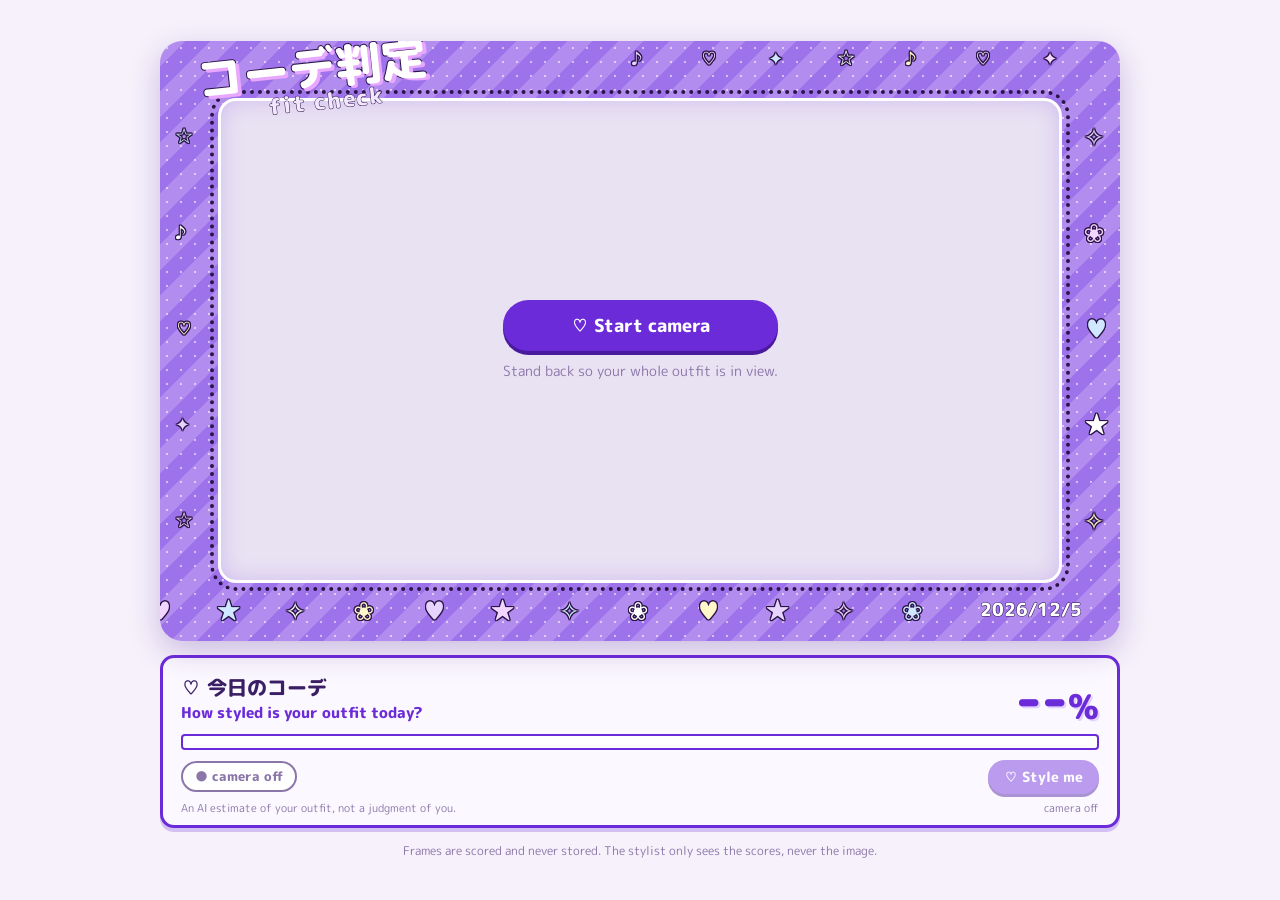
==== web/index.html @ 70d84045 "Move the page to web/ and drive it with a state machine The page moves from static/ with its look ke" ====
<!doctype html>
<html lang="en">
<head>
  <meta charset="utf-8">
  <meta name="viewport" content="width=device-width, initial-scale=1">
  <title>Outfit Checker</title>
  <link rel="preconnect" href="https://fonts.googleapis.com">
  <link href="https://fonts.googleapis.com/css2?family=M+PLUS+Rounded+1c:wght@500;800&display=swap" rel="stylesheet">
  <link rel="stylesheet" href="style.css">
</head>
<body>
  <main class="booth">
    <section class="frame" id="frame">
      <div class="window">
        <video id="video" autoplay playsinline muted></video>
        <div class="placeholder" id="placeholder">
          <button id="start" class="btn">♡ Start camera</button>
          <p>Stand back so your whole outfit is in view.</p>
        </div>
        <div class="mood" id="mood"></div>
      </div>
      <h1 class="title"><span class="jp">コーデ判定</span><span class="en">fit check</span></h1>
      <div class="stickers" id="stickers" aria-hidden="true"></div>
      <time class="stamp" id="stamp"></time>
    </section>

    <section class="panel">
      <div class="row">
        <div>
          <div class="label">♡ 今日のコーデ</div>
          <div class="sub">How styled is your outfit today?</div>
        </div>
        <div class="pct"><span id="pct">--</span><small>%</small></div>
      </div>
      <div class="bar"><div class="fill" id="fill"></div></div>
      <div class="controls">
        <span class="state" id="state" data-state="off" role="status">off</span>
        <button id="warm" class="btn small" hidden>☆ Warm up</button>
        <button id="retry" class="btn small" hidden>↻ Retry</button>
        <button id="styleme" class="btn small" disabled>♡ Style me</button>
      </div>
      <p class="advice" id="advice" hidden></p>
      <div class="foot">
        <span>An AI estimate of your outfit, not a judgment of you.</span>
        <span id="status">camera off</span>
      </div>
    </section>
    <p class="privacy">Frames are scored and never stored. The stylist only sees the scores, never the image.</p>
  </main>
  <canvas id="canvas" hidden></canvas>
  <script src="config.js"></script>
  <script src="app.js"></script>
</body>
</html>
---- web/style.css ----
:root {
  --bg: #f6f1fb;
  --ink: #3b1f66;
  --muted: #8a76a8;
  --frame-a: #b38cf0;
  --frame-b: #9d72ea;
  --edge: #2a1546;
  --panel: #fbf8ff;
  --accent: #6c2bd9;
  --cream: #fff6c9;
}

* { box-sizing: border-box; }
html, body { margin: 0; }
body {
  min-height: 100vh;
  background: var(--bg);
  color: var(--ink);
  font-family: "M PLUS Rounded 1c", system-ui, sans-serif;
  display: grid;
  place-items: center;
  padding: 16px;
}

.booth { width: min(960px, 100%); display: grid; gap: 14px; }

/* ---------- decorated frame ---------- */
.frame {
  position: relative;
  aspect-ratio: 16 / 10;
  border-radius: 22px;
  padding: clamp(28px, 6%, 64px);
  background:
    radial-gradient(circle, rgba(255,255,255,.55) 1.2px, transparent 1.6px) 0 0 / 14px 14px,
    repeating-linear-gradient(135deg, var(--frame-a) 0 18px, var(--frame-b) 18px 36px);
  box-shadow: 0 10px 30px rgba(80, 30, 150, .25);
  overflow: hidden;
}

.window {
  position: relative;
  width: 100%;
  height: 100%;
  border-radius: 18px;
  background: #e9e2f3;
  overflow: hidden;
  /* scalloped edge: a ring of bumps drawn with a dotted outline */
  outline: 4px dotted var(--edge);
  outline-offset: 4px;
}
.window::after {
  content: "";
  position: absolute; inset: 0;
  border-radius: 18px;
  box-shadow: inset 0 0 0 3px #fff, inset 0 0 24px rgba(108,43,217,.25);
  pointer-events: none;
}

video { width: 100%; height: 100%; object-fit: cover; transform: scaleX(-1); display: block; }

.placeholder {
  position: absolute; inset: 0;
  display: grid; place-content: center; gap: 10px; text-align: center;
  color: var(--muted); font-size: 14px;
}
.placeholder[hidden] { display: none; }
.placeholder p { margin: 0; }
.btn {
  font: inherit; font-weight: 800; font-size: 18px;
  color: #fff; background: var(--accent);
  border: 0; border-radius: 999px; padding: 12px 26px; cursor: pointer;
  box-shadow: 0 4px 0 #4a1a9e;
}
.btn:active { transform: translateY(2px); box-shadow: 0 2px 0 #4a1a9e; }
.btn:disabled { opacity: .45; cursor: default; transform: none; }
.btn[hidden] { display: none; }
.btn.small { font-size: 14px; padding: 7px 16px; box-shadow: 0 3px 0 #4a1a9e; }

.title {
  position: absolute; top: 4px; left: 4%;
  margin: 0; line-height: 1; transform: rotate(-6deg);
  pointer-events: none;
}
.title .jp {
  display: block;
  font-size: clamp(22px, 5vw, 46px); font-weight: 800; color: #fff;
  -webkit-text-stroke: 2px var(--edge); paint-order: stroke fill;
  text-shadow: 3px 3px 0 #e8a8ff;
}
.title .en {
  display: block; margin-left: 30%;
  font-size: clamp(12px, 2.4vw, 22px); font-weight: 800; color: #f3e8ff;
  -webkit-text-stroke: 1px var(--edge); paint-order: stroke fill;
  letter-spacing: .08em;
}

.stickers { position: absolute; inset: 0; pointer-events: none; }
.stickers span {
  position: absolute; line-height: 1;
  filter: drop-shadow(0 1px 0 var(--edge)) drop-shadow(0 -1px 0 var(--edge))
          drop-shadow(1px 0 0 var(--edge)) drop-shadow(-1px 0 0 var(--edge));
  animation: bob 3s ease-in-out infinite;
}
@keyframes bob { 50% { transform: translateY(-4px) rotate(var(--r, 0deg)); } }

.stamp {
  position: absolute; right: 4%; bottom: 3%;
  font-weight: 800; font-size: clamp(11px, 2vw, 18px); color: #fff;
  -webkit-text-stroke: 1px var(--edge); paint-order: stroke fill;
}

.mood {
  position: absolute; left: 4%; bottom: 6%;
  font-weight: 800; font-size: clamp(14px, 3vw, 26px);
  color: #fff; -webkit-text-stroke: 1.5px var(--accent); paint-order: stroke fill;
  transition: opacity .4s;
}

/* ---------- score panel ---------- */
.panel {
  background: var(--panel);
  border: 3px solid var(--accent);
  border-radius: 14px;
  padding: 12px 18px 8px;
  box-shadow: 0 4px 0 rgba(108,43,217,.25);
}
.row { display: flex; justify-content: space-between; align-items: center; gap: 12px; }
.label { font-weight: 800; font-size: clamp(15px, 2.4vw, 20px); }
.sub { font-weight: 800; color: var(--accent); font-size: clamp(12px, 1.8vw, 15px); }
.pct {
  font-weight: 800; font-size: clamp(32px, 7vw, 56px); line-height: 1;
  color: var(--accent); font-variant-numeric: tabular-nums;
  text-shadow: 2px 2px 0 #e3d2ff;
}
.pct small { font-size: .6em; }
.bar {
  margin-top: 8px; height: 16px; border: 2px solid var(--accent); border-radius: 4px;
  background: #fff; overflow: hidden;
}
.fill {
  height: 100%; width: 0%;
  background: repeating-linear-gradient(120deg,
    #b8a6ff 0 8px, #9ed8f0 8px 16px, #f6d48a 16px 24px, #c58cf0 24px 32px);
  background-size: 64px 100%;
  animation: slide 1.2s linear infinite;
  transition: width .15s linear;
}
@keyframes slide { to { background-position: 64px 0; } }
.controls { display: flex; align-items: center; gap: 10px; flex-wrap: wrap; margin-top: 10px; }
.controls #styleme { margin-left: auto; }
.state {
  font-weight: 800; font-size: 13px; padding: 4px 12px; border-radius: 999px;
  border: 2px solid currentColor; color: var(--muted); background: #fff;
}
.state::before { content: "● "; }
.state[data-state="starting"], .state[data-state="warming"] { color: #c98a00; }
.state[data-state="warming"]::before { animation: blink 1s steps(2) infinite; }
.state[data-state="cold"] { color: #3d7fc4; }
.state[data-state="live"] { color: #1f9d55; }
.state[data-state="error"] { color: #d12f5b; }
@keyframes blink { 50% { opacity: 0; } }
.advice {
  margin: 10px 0 0; padding: 10px 14px; border-radius: 10px;
  background: var(--cream); border: 2px dashed var(--accent);
  font-size: 14px; line-height: 1.5;
}
.advice[hidden] { display: none; }
.foot {
  display: flex; justify-content: space-between; gap: 12px; flex-wrap: wrap;
  margin-top: 6px; font-size: 11px; color: var(--muted);
}
.privacy { margin: 0; text-align: center; font-size: 12px; color: var(--muted); }

@media (max-width: 600px) {
  .frame { aspect-ratio: 3 / 4; }
}
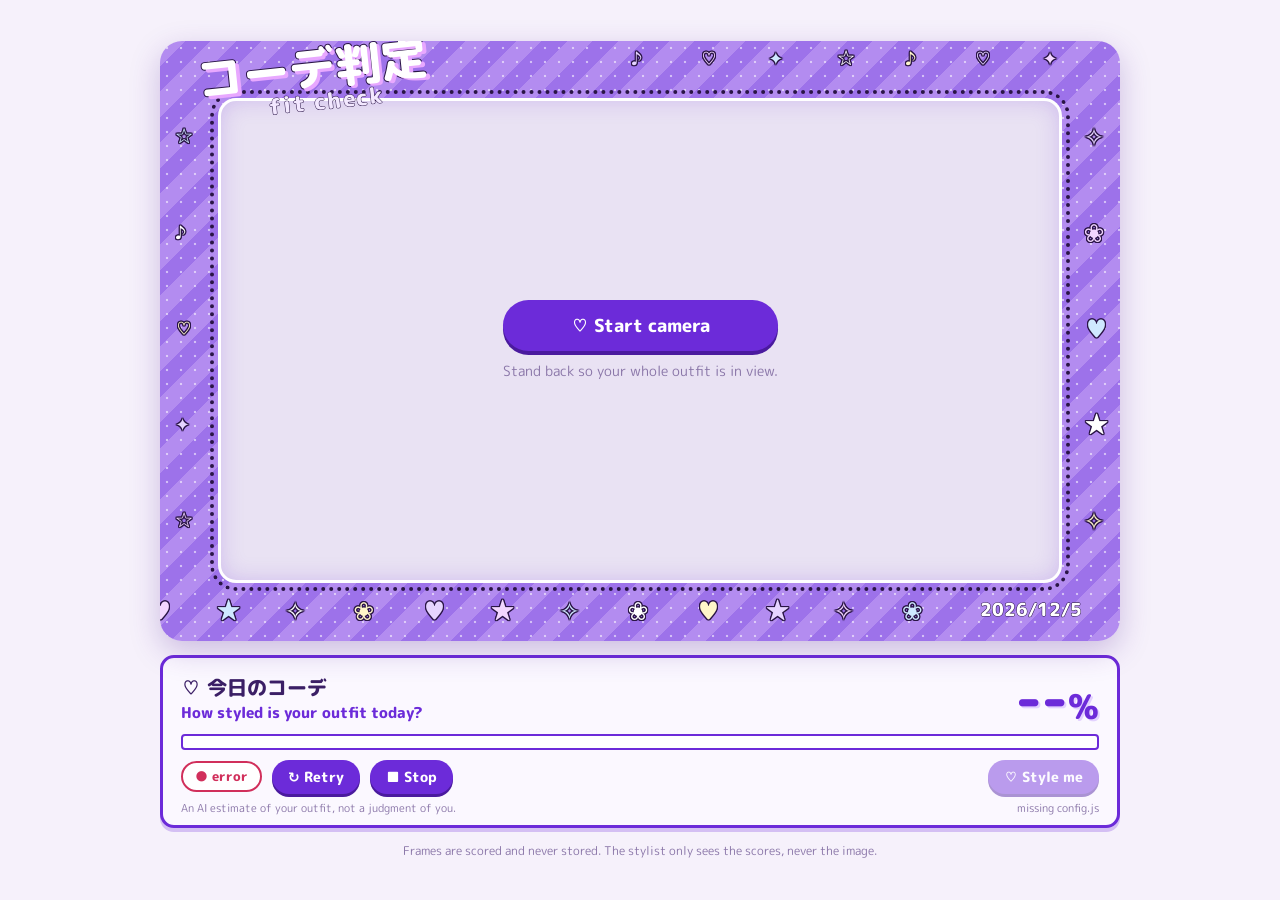
==== commit 0acc9543: "feat(web): pause scoring on Stop, hidden tab, or after 5 minutes live An open tab used to post frame" ====
--- a/web/index.html
+++ b/web/index.html
@@ -37,6 +37,8 @@
         <span class="state" id="state" data-state="off" role="status">off</span>
         <button id="warm" class="btn small" hidden>☆ Warm up</button>
         <button id="retry" class="btn small" hidden>↻ Retry</button>
+        <button id="resume" class="btn small" hidden>▶ Resume</button>
+        <button id="stop" class="btn small" hidden>■ Stop</button>
         <button id="styleme" class="btn small" disabled>♡ Style me</button>
       </div>
       <p class="advice" id="advice" hidden></p>
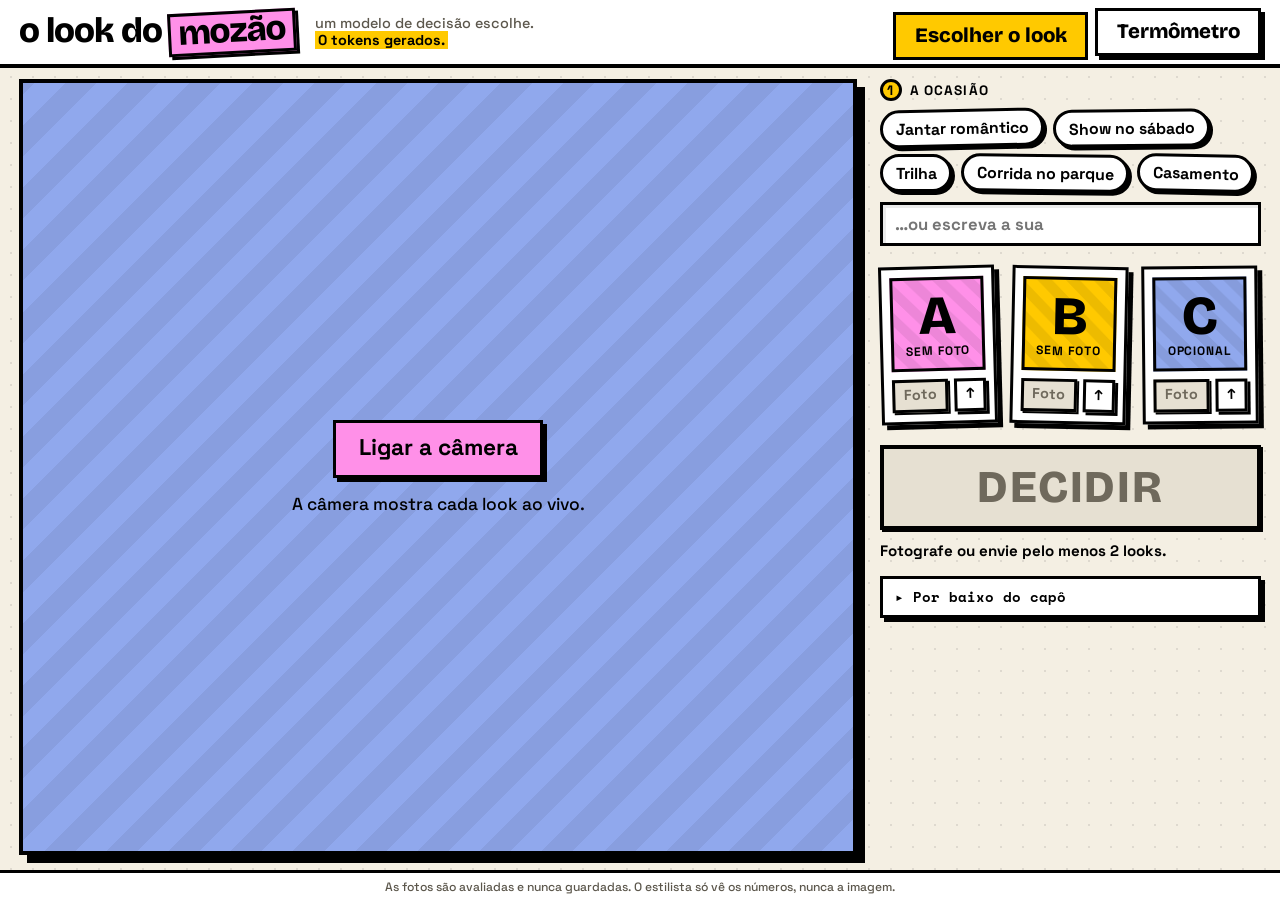
==== commit ce5882ea: "feat(web): neobrutalist stage with Termômetro and Escolher o look The live camera is the stage in bo" ====
--- a/web/index.html
+++ b/web/index.html
@@ -1,54 +1,110 @@
 <!doctype html>
-<html lang="en">
+<html lang="pt-BR">
 <head>
   <meta charset="utf-8">
   <meta name="viewport" content="width=device-width, initial-scale=1">
-  <title>Outfit Checker</title>
+  <title>O look do mozão</title>
+  <link rel="icon" href="data:image/svg+xml,%3Csvg xmlns='http://www.w3.org/2000/svg' viewBox='0 0 32 32'%3E%3Crect x='3' y='3' width='26' height='26' fill='%23ff90e8' stroke='black' stroke-width='3'/%3E%3Cpath d='M16 24l-7-7a4 4 0 0 1 7-4a4 4 0 0 1 7 4z' fill='black'/%3E%3C/svg%3E">
   <link rel="preconnect" href="https://fonts.googleapis.com">
-  <link href="https://fonts.googleapis.com/css2?family=M+PLUS+Rounded+1c:wght@500;800&display=swap" rel="stylesheet">
+  <link rel="preconnect" href="https://fonts.gstatic.com" crossorigin>
+  <link href="https://fonts.googleapis.com/css2?family=Bricolage+Grotesque:opsz,wght@12..96,600;12..96,800&family=Space+Grotesk:wght@500;700&family=Space+Mono:wght@400;700&display=swap" rel="stylesheet">
   <link rel="stylesheet" href="style.css">
 </head>
-<body>
-  <main class="booth">
-    <section class="frame" id="frame">
-      <div class="window">
+<body data-mode="look">
+  <header class="top">
+    <h1 class="logo">o look do <span>mozão</span></h1>
+    <p class="tagline">um modelo de decisão escolhe.<br><b>0 tokens gerados.</b></p>
+    <nav class="tabs" role="tablist">
+      <a class="tab" id="tab-look" role="tab" href="#look">Escolher o look</a>
+      <a class="tab" id="tab-meter" role="tab" href="#termometro">Termômetro</a>
+    </nav>
+  </header>
+
+  <main>
+    <section class="mode look" id="mode-look" role="tabpanel" aria-labelledby="tab-look" data-phase="editing">
+      <div class="stage" id="look-stage">
+        <video id="lookcam" autoplay playsinline muted></video>
+        <div class="cam-off" id="cam-off">
+          <button id="cam-start" class="btn btn-pink">Ligar a câmera</button>
+          <p id="cam-msg">A câmera mostra cada look ao vivo.</p>
+        </div>
+        <div class="flash" id="flash"></div>
+        <span class="sticker sticker-live" aria-hidden="true">AO VIVO</span>
+        <span class="sticker sticker-occasion" id="stage-occasion" hidden></span>
+        <div class="thinking" id="thinking" aria-live="polite">
+          <b class="thinking-title">PENSANDO<span>…</span></b>
+          <span id="thinking-line">pensando…</span>
+          <b class="thinking-clock" id="thinking-clock">0,0 s</b>
+        </div>
+      </div>
+
+      <div class="brief">
+        <h2 class="kicker"><span>1</span> a ocasião</h2>
+        <div class="chips" id="chips"></div>
+        <input id="occasion" class="occasion" type="text" maxlength="120" placeholder="…ou escreva a sua" autocomplete="off" aria-label="Ocasião">
+      </div>
+
+      <div class="slots" id="slots" aria-label="Looks"></div>
+
+      <div class="act">
+        <button id="decide" class="btn btn-decide" disabled>DECIDIR</button>
+        <p class="hint" id="hint" role="status"></p>
+        <div class="verdict" id="verdict" hidden>
+          <div class="margin" id="margin"></div>
+          <div class="verdict-actions">
+            <button id="explain" class="btn btn-yellow"></button>
+            <button id="again" class="btn">Começar de novo</button>
+          </div>
+          <p class="advice bubble" id="look-advice" hidden></p>
+        </div>
+      </div>
+
+      <details class="engine" id="engine">
+        <summary>Por baixo do capô</summary>
+        <div class="engine-body">
+          <dl class="engine-facts">
+            <dt>modelo</dt><dd id="engine-model">–</dd>
+            <dt>tempo</dt><dd id="engine-ms">–</dd>
+            <dt>custo</dt><dd id="engine-pass">–</dd>
+          </dl>
+          <div class="probs" id="engine-probs"></div>
+          <pre id="engine-json">ainda nada por aqui</pre>
+        </div>
+      </details>
+    </section>
+
+    <section class="mode meter" id="mode-meter" role="tabpanel" aria-labelledby="tab-meter" data-state="off">
+      <div class="stage" id="frame">
         <video id="video" autoplay playsinline muted></video>
-        <div class="placeholder" id="placeholder">
-          <button id="start" class="btn">♡ Start camera</button>
-          <p>Stand back so your whole outfit is in view.</p>
+        <div class="cam-off" id="placeholder">
+          <button id="start" class="btn btn-pink">Ligar a câmera</button>
+          <p>Dá um passo pra trás: o look inteiro tem que aparecer.</p>
         </div>
+        <span class="sticker sticker-live" aria-hidden="true">AO VIVO</span>
         <div class="mood" id="mood"></div>
       </div>
-      <h1 class="title"><span class="jp">コーデ判定</span><span class="en">fit check</span></h1>
-      <div class="stickers" id="stickers" aria-hidden="true"></div>
-      <time class="stamp" id="stamp"></time>
-    </section>
 
-    <section class="panel">
-      <div class="row">
-        <div>
-          <div class="label">♡ 今日のコーデ</div>
-          <div class="sub">How styled is your outfit today?</div>
+      <div class="gauge">
+        <div class="gauge-head">
+          <h2 class="kicker">nível do look agora</h2>
+          <span class="state" id="state" data-state="off" role="status">câmera desligada</span>
         </div>
-        <div class="pct"><span id="pct">--</span><small>%</small></div>
-      </div>
-      <div class="bar"><div class="fill" id="fill"></div></div>
-      <div class="controls">
-        <span class="state" id="state" data-state="off" role="status">off</span>
-        <button id="warm" class="btn small" hidden>☆ Warm up</button>
-        <button id="retry" class="btn small" hidden>↻ Retry</button>
-        <button id="resume" class="btn small" hidden>▶ Resume</button>
-        <button id="stop" class="btn small" hidden>■ Stop</button>
-        <button id="styleme" class="btn small" disabled>♡ Style me</button>
-      </div>
-      <p class="advice" id="advice" hidden></p>
-      <div class="foot">
-        <span>An AI estimate of your outfit, not a judgment of you.</span>
-        <span id="status">camera off</span>
+        <div class="pct"><span id="pct">–</span><small>%</small></div>
+        <div class="bar"><div class="fill" id="fill"></div></div>
+        <div class="controls">
+          <button id="warm" class="btn btn-yellow" title="Precisa da chave do apresentador" hidden>Aquecer o modelo</button>
+          <button id="retry" class="btn" hidden>Tentar de novo</button>
+          <button id="resume" class="btn btn-mint" hidden>Continuar</button>
+          <button id="stop" class="btn" hidden>Parar</button>
+          <button id="styleme" class="btn btn-pink" disabled>Me dá uma dica</button>
+        </div>
+        <p class="advice bubble" id="advice" hidden></p>
+        <p class="status" id="status">câmera desligada</p>
       </div>
     </section>
-    <p class="privacy">Frames are scored and never stored. The stylist only sees the scores, never the image.</p>
   </main>
+
+  <footer class="privacy">As fotos são avaliadas e nunca guardadas. O estilista só vê os números, nunca a imagem.</footer>
   <canvas id="canvas" hidden></canvas>
   <script src="config.js"></script>
   <script src="app.js"></script>
--- a/web/style.css
+++ b/web/style.css
@@ -1,176 +1,696 @@
 :root {
-  --bg: #f6f1fb;
-  --ink: #3b1f66;
-  --muted: #8a76a8;
-  --frame-a: #b38cf0;
-  --frame-b: #9d72ea;
-  --edge: #2a1546;
-  --panel: #fbf8ff;
-  --accent: #6c2bd9;
-  --cream: #fff6c9;
+  --paper: #f4efe3;
+  --ink: #000;
+  --white: #fff;
+  --pink: #ff90e8;
+  --yellow: #ffc900;
+  --mint: #23a094;
+  --blue: #90a8ed;
+  --orange: #ff7051;
+  --muted: #5c574c;
+  --line: 3px solid var(--ink);
+  --heavy: 4px solid var(--ink);
+  --shadow: 5px 5px 0 var(--ink);
+  --display: "Bricolage Grotesque", "Arial Black", system-ui, sans-serif;
+  --body: "Space Grotesk", system-ui, sans-serif;
+  --mono: "Space Mono", ui-monospace, monospace;
+  color-scheme: light;
 }
 
 * { box-sizing: border-box; }
+html { font-size: clamp(14px, calc(0.55vw + 0.9vh), 24px); }
 html, body { margin: 0; }
 body {
-  min-height: 100vh;
-  background: var(--bg);
+  min-height: 100svh;
+  display: flex;
+  flex-direction: column;
+  background:
+    radial-gradient(circle, rgba(0, 0, 0, .09) 1px, transparent 1.4px) 0 0 / 22px 22px,
+    var(--paper);
   color: var(--ink);
-  font-family: "M PLUS Rounded 1c", system-ui, sans-serif;
+  font-family: var(--body);
+  font-weight: 500;
+  overflow-x: clip;
+}
+button, input { font: inherit; color: inherit; }
+[hidden] { display: none !important; }
+
+/* ---------- header ---------- */
+.top {
+  display: flex;
+  align-items: center;
+  gap: 1.25rem;
+  padding: .55rem 1.25rem;
+  border-bottom: var(--heavy);
+  background: var(--white);
+}
+.logo {
+  margin: 0;
+  font-family: var(--display);
+  font-weight: 800;
+  font-size: 2.3rem;
+  line-height: 1;
+  letter-spacing: -.03em;
+  white-space: nowrap;
+}
+.logo span {
+  display: inline-block;
+  padding: 0 .2em .06em;
+  background: var(--pink);
+  border: var(--line);
+  box-shadow: 3px 3px 0 var(--ink);
+  transform: rotate(-3deg);
+}
+.tagline {
+  margin: 0;
+  font-size: .95rem;
+  line-height: 1.2;
+  color: var(--muted);
+}
+.tagline b { color: var(--ink); background: var(--yellow); padding: 0 .2em; }
+.tabs { margin-left: auto; display: flex; gap: .75rem; }
+.tab {
+  font-family: var(--display);
+  font-weight: 800;
+  font-size: 1.35rem;
+  text-decoration: none;
+  color: var(--ink);
+  padding: .4em .9em;
+  border: var(--line);
+  background: var(--white);
+  box-shadow: 4px 4px 0 var(--ink);
+  transition: transform .08s, box-shadow .08s;
+}
+.tab:hover { background: #fff5fd; }
+.tab[aria-selected="true"] {
+  background: var(--yellow);
+  transform: translate(4px, 4px);
+  box-shadow: 0 0 0 var(--ink);
+}
+
+main { flex: 1; padding: .75rem 1.25rem 1rem; }
+.mode { display: none; }
+body[data-mode="look"] #mode-look,
+body[data-mode="meter"] #mode-meter { display: grid; }
+
+.privacy {
+  padding: .35rem 1.25rem;
+  font-size: .8rem;
+  color: var(--muted);
+  border-top: var(--line);
+  background: var(--white);
+  text-align: center;
+}
+
+/* ---------- buttons ---------- */
+.btn {
+  font-family: var(--body);
+  font-weight: 700;
+  font-size: 1.05rem;
+  line-height: 1.1;
+  padding: .6em 1em;
+  border: var(--line);
+  background: var(--white);
+  box-shadow: 4px 4px 0 var(--ink);
+  cursor: pointer;
+  transition: transform .08s, box-shadow .08s, background .15s;
+  user-select: none;
+}
+.btn:hover:not(:disabled):not(.disabled) { transform: translate(-1px, -1px); box-shadow: 5px 5px 0 var(--ink); }
+.btn:active:not(:disabled):not(.disabled) { transform: translate(4px, 4px); box-shadow: 0 0 0 var(--ink); }
+.btn:disabled, .btn.disabled { cursor: not-allowed; background: #e6e0d2; color: #6f695c; box-shadow: 2px 2px 0 var(--ink); }
+.btn-pink { background: var(--pink); }
+.btn-yellow { background: var(--yellow); }
+.btn-mint { background: var(--mint); }
+.btn-sm { font-size: .95rem; padding: .4em .6em; box-shadow: 3px 3px 0 var(--ink); }
+.btn-sm:active:not(:disabled):not(.disabled) { transform: translate(3px, 3px); }
+
+.kicker {
+  margin: 0 0 .5rem;
+  font-family: var(--body);
+  font-weight: 700;
+  font-size: .9rem;
+  text-transform: uppercase;
+  letter-spacing: .08em;
+}
+.kicker span {
+  display: inline-grid;
+  place-items: center;
+  width: 1.6em;
+  height: 1.6em;
+  margin-right: .3em;
+  border: var(--line);
+  border-radius: 50%;
+  background: var(--yellow);
+}
+
+.bubble {
+  margin: 0;
+  padding: .8rem 1rem;
+  font-size: 1.1rem;
+  line-height: 1.4;
+  background: var(--white);
+  border: var(--line);
+  box-shadow: var(--shadow);
+  animation: pop .35s cubic-bezier(.2, 1.4, .4, 1) both;
+}
+.bubble[data-tone="loading"] { color: var(--muted); font-style: italic; }
+.bubble[data-tone="error"] { background: var(--orange); }
+
+/* ---------- the stage: the live camera is the hero in both modes ---------- */
+.stage {
+  grid-area: stage;
+  position: relative;
+  min-height: 0;
+  overflow: hidden;
+  border: var(--heavy);
+  background: #1b1b1b;
+  box-shadow: 8px 8px 0 var(--ink);
+}
+.stage video {
+  position: absolute;
+  inset: 0;
+  width: 100%;
+  height: 100%;
+  object-fit: cover;
+  transform: scaleX(-1);
+}
+.cam-off {
+  position: absolute;
+  inset: 0;
+  z-index: 2;
+  display: grid;
+  place-content: center;
+  justify-items: center;
+  gap: 1rem;
+  padding: 1.5rem;
+  text-align: center;
+  font-size: 1.15rem;
+  background:
+    repeating-linear-gradient(-45deg, transparent 0 22px, rgba(0, 0, 0, .06) 22px 44px),
+    var(--blue);
+}
+.cam-off p { margin: 0; max-width: 26em; }
+.cam-off .btn { font-size: 1.5rem; }
+
+.sticker {
+  position: absolute;
+  z-index: 3;
+  font-family: var(--display);
+  font-weight: 800;
+  border: var(--line);
+  box-shadow: 4px 4px 0 var(--ink);
+  pointer-events: none;
+}
+.sticker-live {
+  top: 1rem;
+  left: 1rem;
+  padding: .2em .6em;
+  font-size: 1.2rem;
+  background: var(--orange);
+  transform: rotate(-4deg);
+  display: none;
+}
+.sticker-live::before { content: "● "; animation: blink 1s steps(2) infinite; }
+.look[data-cam="on"] .sticker-live,
+.meter[data-state="live"] .sticker-live { display: block; }
+.sticker-occasion {
+  left: 1rem;
+  bottom: 1rem;
+  max-width: calc(100% - 2rem);
+  padding: .15em .5em;
+  font-size: 2.4rem;
+  line-height: 1.1;
+  background: var(--yellow);
+  transform: rotate(-2deg);
+  overflow-wrap: anywhere;
+}
+.sticker-occasion::before {
+  content: "a ocasião:";
+  display: block;
+  font-family: var(--body);
+  font-size: .8rem;
+  font-weight: 700;
+  text-transform: uppercase;
+  letter-spacing: .08em;
+}
+
+.flash { position: absolute; inset: 0; z-index: 4; background: var(--white); opacity: 0; pointer-events: none; }
+.flash.go { animation: flash .55s ease-out; }
+@keyframes flash { 0% { opacity: .95; } 100% { opacity: 0; } }
+
+/* ---------- Escolher o look ---------- */
+.look {
+  grid-template-columns: minmax(0, 2.2fr) minmax(0, 1fr);
+  grid-template-rows: auto auto auto 1fr;
+  grid-template-areas:
+    "stage brief"
+    "stage slots"
+    "stage act"
+    "stage engine";
+  gap: 1rem 1.5rem;
+}
+.look[data-phase="revealed"] {
+  grid-template-areas:
+    "stage brief"
+    "stage act"
+    "stage act"
+    "stage engine";
+}
+.brief { grid-area: brief; min-width: 0; }
+.act { grid-area: act; display: grid; gap: .75rem; align-content: start; min-width: 0; }
+.engine { grid-area: engine; min-height: 0; }
+
+.chips { display: flex; flex-wrap: wrap; gap: .5rem .55rem; margin-bottom: .65rem; }
+.chip {
+  font-weight: 700;
+  font-size: 1.05rem;
+  padding: .35em .8em;
+  border: var(--line);
+  border-radius: 999px;
+  background: var(--white);
+  box-shadow: 3px 3px 0 var(--ink);
+  cursor: pointer;
+  transform: rotate(calc((var(--i) - 2) * .6deg));
+  transition: transform .08s, box-shadow .08s, background .15s;
+}
+.chip:hover:not(:disabled):not([aria-pressed="true"]) { background: #fff5fd; }
+.chip[aria-pressed="true"] { background: var(--pink); transform: translate(3px, 3px); box-shadow: 0 0 0 var(--ink); }
+.chip:disabled { cursor: not-allowed; opacity: .6; }
+.occasion {
+  width: 100%;
+  padding: .5em .75em;
+  font-size: 1.1rem;
+  font-weight: 700;
+  border: var(--line);
+  background: var(--white);
+  box-shadow: inset 3px 3px 0 rgba(0, 0, 0, .08);
+}
+.occasion:focus { outline: 4px solid var(--pink); outline-offset: 2px; }
+
+.slots {
+  grid-area: slots;
+  display: grid;
+  grid-template-columns: repeat(3, minmax(0, 1fr));
+  gap: 1rem;
+  padding: .35rem .25rem .35rem 0;
+  min-width: 0;
+}
+.polaroid {
+  --c: var(--pink);
+  position: relative;
+  display: flex;
+  flex-direction: column;
+  gap: .5rem;
+  padding: .5rem .5rem .6rem;
+  background: var(--white);
+  border: var(--line);
+  box-shadow: var(--shadow);
+  transform: rotate(var(--tilt, -1.5deg));
+  min-width: 0;
+}
+.polaroid:nth-child(2) { --c: var(--yellow); --tilt: 1.2deg; }
+.polaroid:nth-child(3) { --c: var(--blue); --tilt: -.6deg; }
+.shot {
+  position: relative;
+  aspect-ratio: 1;
+  overflow: hidden;
+  border: var(--line);
+  background:
+    repeating-linear-gradient(45deg, transparent 0 10px, rgba(0, 0, 0, .07) 10px 20px),
+    var(--c);
+}
+.shot img { width: 100%; height: 100%; object-fit: cover; display: block; }
+.polaroid[data-src="camera"] .shot img { transform: scaleX(-1); }
+.polaroid[data-state="empty"] .shot img,
+.polaroid[data-state="filled"] .empty { display: none; }
+.empty {
+  position: absolute;
+  inset: 0;
+  display: grid;
+  place-content: center;
+  justify-items: center;
+  text-align: center;
+}
+.empty-letter { font-family: var(--display); font-weight: 800; font-size: 3.6rem; line-height: 1; }
+.empty-text { font-size: .8rem; font-weight: 700; text-transform: uppercase; letter-spacing: .08em; }
+.clear {
+  position: absolute;
+  top: .3rem;
+  right: .3rem;
+  width: 1.8rem;
+  height: 1.8rem;
+  padding: 0;
+  font-weight: 700;
+  font-size: 1.1rem;
+  line-height: 1;
+  border: var(--line);
+  background: var(--white);
+  box-shadow: 2px 2px 0 var(--ink);
+  cursor: pointer;
+}
+.polaroid[data-state="empty"] .clear { display: none; }
+.letter {
+  position: absolute;
+  top: -.75rem;
+  left: -.75rem;
+  z-index: 2;
   display: grid;
   place-items: center;
-  padding: 16px;
-}
-
-.booth { width: min(960px, 100%); display: grid; gap: 14px; }
-
-/* ---------- decorated frame ---------- */
-.frame {
-  position: relative;
-  aspect-ratio: 16 / 10;
-  border-radius: 22px;
-  padding: clamp(28px, 6%, 64px);
-  background:
-    radial-gradient(circle, rgba(255,255,255,.55) 1.2px, transparent 1.6px) 0 0 / 14px 14px,
-    repeating-linear-gradient(135deg, var(--frame-a) 0 18px, var(--frame-b) 18px 36px);
-  box-shadow: 0 10px 30px rgba(80, 30, 150, .25);
-  overflow: hidden;
-}
-
-.window {
-  position: relative;
-  width: 100%;
+  width: 2.2rem;
+  height: 2.2rem;
+  font-family: var(--display);
+  font-weight: 800;
+  font-size: 1.3rem;
+  background: var(--c);
+  border: var(--line);
+  border-radius: 50%;
+  box-shadow: 2px 2px 0 var(--ink);
+  transform: rotate(-10deg);
+}
+.polaroid[data-state="empty"] .letter { display: none; }
+.actions { display: flex; gap: .4rem; }
+.actions .snap { flex: 1; min-width: 0; }
+.up { position: relative; display: grid; place-items: center; min-width: 2.2em; overflow: hidden; }
+.up input { position: absolute; inset: 0; opacity: 0; cursor: pointer; font-size: 0; }
+.up.disabled input { cursor: not-allowed; }
+.note { margin: 0; font-size: .8rem; font-weight: 700; color: #b3261e; }
+.note:empty { display: none; }
+.score, .facts { display: none; }
+.polaroid.developing .shot img { animation: develop .9s ease-out; }
+@keyframes develop {
+  0% { filter: brightness(3) saturate(0) blur(3px); }
+  100% { filter: none; }
+}
+
+.btn-decide {
+  font-family: var(--display);
+  font-weight: 800;
+  font-size: 3rem;
+  letter-spacing: .04em;
+  padding: .3em .5em;
+  border: var(--heavy);
+  background: var(--pink);
+  box-shadow: 8px 8px 0 var(--ink);
+}
+.btn-decide:active:not(:disabled) { transform: translate(8px, 8px); }
+.look[data-phase="thinking"] .btn-decide {
+  color: var(--ink);
+  background: repeating-linear-gradient(-45deg, var(--yellow) 0 18px, var(--pink) 18px 36px) 0 0 / 51px 51px;
+  animation: stripes .6s linear infinite;
+}
+.look[data-phase="revealed"] .btn-decide { display: none; }
+@keyframes stripes { to { background-position: 51px 0; } }
+.hint { margin: 0; font-size: 1rem; font-weight: 700; }
+.hint:empty { display: none; }
+.hint[data-tone="error"] { padding: .6rem .8rem; background: var(--orange); border: var(--line); box-shadow: 3px 3px 0 var(--ink); }
+
+/* thinking: scan line and a sticker over the live video */
+.thinking {
+  position: absolute;
+  left: 50%;
+  top: 50%;
+  z-index: 5;
+  display: none;
+  gap: .2rem;
+  justify-items: center;
+  padding: 1rem 2rem;
+  background: var(--yellow);
+  border: var(--heavy);
+  box-shadow: 8px 8px 0 var(--ink);
+  transform: translate(-50%, -50%) rotate(-3deg);
+  text-align: center;
+  font-size: 1.3rem;
+  font-weight: 700;
+}
+.look[data-phase="thinking"] .thinking { display: grid; animation: wobble 1.4s ease-in-out infinite; }
+.thinking-title { font-family: var(--display); font-size: 3.6rem; line-height: 1; }
+.thinking-title span { display: inline-block; animation: blink 1s steps(2) infinite; }
+.thinking-clock { font-family: var(--mono); font-size: 1.6rem; }
+@keyframes wobble { 50% { transform: translate(-50%, -50%) rotate(2deg) scale(1.03); } }
+.look[data-phase="thinking"] .stage::after {
+  content: "";
+  position: absolute;
+  left: 0;
+  right: 0;
+  top: 0;
+  height: 18%;
+  z-index: 4;
+  background: linear-gradient(transparent, rgba(255, 144, 232, .65), transparent);
+  border-bottom: 4px solid var(--pink);
+  animation: scan 1.6s ease-in-out infinite alternate;
+}
+@keyframes scan { to { transform: translateY(460%); } }
+.look[data-phase="thinking"] .polaroid { animation: jiggle .5s ease-in-out infinite alternate; animation-delay: calc(var(--i) * -.17s); }
+@keyframes jiggle { to { transform: rotate(calc(var(--tilt, -1.5deg) * -1)) translateY(-3px); } }
+
+/* reveal: the polaroids grow over the dimmed video */
+.look[data-phase="revealed"] .stage::before {
+  content: "";
+  position: absolute;
+  inset: 0;
+  z-index: 4;
+  background: rgba(0, 0, 0, .55);
+}
+.look[data-phase="revealed"] .sticker-occasion { z-index: 6; top: 1rem; bottom: auto; }
+.look[data-phase="revealed"] .slots {
+  grid-area: stage;
+  z-index: 6;
+  align-self: center;
+  display: flex;
+  justify-content: center;
+  align-items: flex-start;
+  gap: 2rem;
+  padding: 5.5rem 2.5rem 2rem;
+}
+.look[data-phase="revealed"] .polaroid { flex: 0 1 30%; padding: .75rem .75rem 1rem; box-shadow: 8px 8px 0 var(--ink); }
+.look[data-phase="revealed"] .polaroid.skipped { display: none; }
+.look[data-phase="revealed"] .shot { aspect-ratio: 3 / 4; }
+.look[data-phase="revealed"] .actions,
+.look[data-phase="revealed"] .clear { display: none; }
+.look[data-phase="revealed"] .letter { width: 3rem; height: 3rem; font-size: 1.8rem; top: -1rem; left: -1rem; }
+.polaroid.scored .score { display: flex; align-items: center; gap: .6rem; }
+.polaroid.scored .facts { display: block; margin: 0; font-size: .9rem; font-weight: 700; color: var(--muted); }
+.fitbar { flex: 1; height: 1.4rem; border: var(--line); background: var(--white); overflow: hidden; }
+.fitbar i {
+  display: block;
   height: 100%;
-  border-radius: 18px;
-  background: #e9e2f3;
-  overflow: hidden;
-  /* scalloped edge: a ring of bumps drawn with a dotted outline */
-  outline: 4px dotted var(--edge);
-  outline-offset: 4px;
-}
-.window::after {
-  content: "";
-  position: absolute; inset: 0;
-  border-radius: 18px;
-  box-shadow: inset 0 0 0 3px #fff, inset 0 0 24px rgba(108,43,217,.25);
-  pointer-events: none;
-}
-
-video { width: 100%; height: 100%; object-fit: cover; transform: scaleX(-1); display: block; }
-
-.placeholder {
-  position: absolute; inset: 0;
-  display: grid; place-content: center; gap: 10px; text-align: center;
-  color: var(--muted); font-size: 14px;
-}
-.placeholder[hidden] { display: none; }
-.placeholder p { margin: 0; }
-.btn {
-  font: inherit; font-weight: 800; font-size: 18px;
-  color: #fff; background: var(--accent);
-  border: 0; border-radius: 999px; padding: 12px 26px; cursor: pointer;
-  box-shadow: 0 4px 0 #4a1a9e;
-}
-.btn:active { transform: translateY(2px); box-shadow: 0 2px 0 #4a1a9e; }
-.btn:disabled { opacity: .45; cursor: default; transform: none; }
-.btn[hidden] { display: none; }
-.btn.small { font-size: 14px; padding: 7px 16px; box-shadow: 0 3px 0 #4a1a9e; }
-
-.title {
-  position: absolute; top: 4px; left: 4%;
-  margin: 0; line-height: 1; transform: rotate(-6deg);
-  pointer-events: none;
-}
-.title .jp {
-  display: block;
-  font-size: clamp(22px, 5vw, 46px); font-weight: 800; color: #fff;
-  -webkit-text-stroke: 2px var(--edge); paint-order: stroke fill;
-  text-shadow: 3px 3px 0 #e8a8ff;
-}
-.title .en {
-  display: block; margin-left: 30%;
-  font-size: clamp(12px, 2.4vw, 22px); font-weight: 800; color: #f3e8ff;
-  -webkit-text-stroke: 1px var(--edge); paint-order: stroke fill;
-  letter-spacing: .08em;
-}
-
-.stickers { position: absolute; inset: 0; pointer-events: none; }
-.stickers span {
-  position: absolute; line-height: 1;
-  filter: drop-shadow(0 1px 0 var(--edge)) drop-shadow(0 -1px 0 var(--edge))
-          drop-shadow(1px 0 0 var(--edge)) drop-shadow(-1px 0 0 var(--edge));
-  animation: bob 3s ease-in-out infinite;
-}
-@keyframes bob { 50% { transform: translateY(-4px) rotate(var(--r, 0deg)); } }
-
+  width: calc(var(--fit) * 1%);
+  background: repeating-linear-gradient(-45deg, var(--c) 0 10px, color-mix(in srgb, var(--c) 70%, var(--ink)) 10px 13px);
+  border-right: var(--line);
+  animation: fill 1.2s cubic-bezier(.2, .8, .2, 1) both;
+  animation-delay: calc(.4s + var(--order) * .35s);
+}
+@keyframes fill { from { width: 0; } }
+.fitnum {
+  min-width: 2.2ch;
+  font-family: var(--display);
+  font-weight: 800;
+  font-size: 2.4rem;
+  line-height: 1;
+  text-align: right;
+  font-variant-numeric: tabular-nums;
+}
 .stamp {
-  position: absolute; right: 4%; bottom: 3%;
-  font-weight: 800; font-size: clamp(11px, 2vw, 18px); color: #fff;
-  -webkit-text-stroke: 1px var(--edge); paint-order: stroke fill;
-}
-
+  position: absolute;
+  left: 50%;
+  top: 38%;
+  z-index: 3;
+  display: none;
+  padding: .1em .35em;
+  font-family: var(--display);
+  font-weight: 800;
+  font-size: 2rem;
+  white-space: nowrap;
+  color: var(--ink);
+  background: var(--pink);
+  border: var(--heavy);
+  box-shadow: 5px 5px 0 var(--ink);
+  transform: translate(-50%, -50%) rotate(-12deg);
+}
+.stamp span { color: #e5007e; }
+.polaroid.picked .stamp { display: block; animation: slam .45s cubic-bezier(.2, 1.6, .4, 1) 2s both; }
+@keyframes slam {
+  from { opacity: 0; transform: translate(-50%, -50%) rotate(-35deg) scale(2.6); }
+}
+.look[data-phase="revealed"] .polaroid.picked { animation: lift .4s ease-out 2s both; }
+@keyframes lift { to { transform: rotate(0) translateY(-.6rem) scale(1.04); box-shadow: 12px 12px 0 var(--pink), 12px 12px 0 3px var(--ink); } }
+@keyframes lift-sm { to { transform: rotate(0) translateY(-.3rem); box-shadow: 5px 5px 0 var(--pink), 5px 5px 0 2px var(--ink); } }
+.polaroid.lost { animation: fade .5s ease-out 2s both; }
+@keyframes fade { to { opacity: .8; filter: grayscale(.7); } }
+
+.verdict { display: grid; gap: .9rem; }
+.margin { display: grid; justify-items: start; gap: .7rem; }
+.margin b {
+  font-family: var(--display);
+  font-weight: 800;
+  font-size: 2.6rem;
+  line-height: 1;
+  padding: .1em .35em;
+  background: var(--mint);
+  border: var(--heavy);
+  box-shadow: 6px 6px 0 var(--ink);
+  transform: rotate(-2deg);
+  animation: pop .45s cubic-bezier(.2, 1.6, .4, 1) 2.3s both;
+}
+.look[data-verdict="tie"] .margin b { background: var(--orange); }
+.margin span { font-size: 1.1rem; font-weight: 700; animation: pop .3s ease-out 2.5s both; }
+@keyframes pop { from { opacity: 0; transform: scale(.6) rotate(6deg); } }
+.verdict-actions { display: flex; flex-wrap: wrap; gap: .75rem; }
+.verdict-actions .btn { font-size: 1.2rem; }
+.look[data-verdict="tie"] #explain { background: var(--pink); }
+
+/* under the hood */
+.engine { border: var(--line); background: var(--white); box-shadow: 4px 4px 0 var(--ink); align-self: start; max-height: 100%; overflow: auto; }
+.engine summary {
+  position: sticky;
+  top: 0;
+  background: var(--white);
+  padding: .5rem .8rem;
+  font-family: var(--mono);
+  font-weight: 700;
+  font-size: .95rem;
+  cursor: pointer;
+  list-style: none;
+}
+.engine summary::before { content: "▸ "; }
+.engine[open] summary { border-bottom: var(--line); background: var(--yellow); }
+.engine[open] summary::before { content: "▾ "; }
+.engine-body { padding: .7rem .8rem; font-family: var(--mono); font-size: .85rem; }
+.engine-facts { display: grid; grid-template-columns: auto 1fr; gap: .2rem .8rem; margin: 0 0 .7rem; }
+.engine-facts dt { font-weight: 700; }
+.engine-facts dd { margin: 0; overflow-wrap: anywhere; }
+.probs { display: grid; gap: .35rem; margin-bottom: .7rem; }
+.probrow { display: flex; align-items: flex-end; gap: .25rem; height: 2rem; }
+.probrow b { width: 1.4em; }
+.probrow i { width: 1.1rem; height: calc(var(--p) * 100%); min-height: 2px; background: var(--pink); border: 2px solid var(--ink); }
+.probrow span { margin-left: .5rem; }
+.engine pre { margin: 0; padding: .6rem; max-height: 16rem; overflow: auto; background: #111; color: #f4efe3; font-size: .8rem; }
+
+/* ---------- Termômetro ---------- */
+.meter {
+  grid-template-columns: minmax(0, 2.2fr) minmax(0, 1fr);
+  grid-template-areas: "stage gauge";
+  gap: 1.5rem;
+}
+.gauge {
+  grid-area: gauge;
+  align-self: start;
+  display: grid;
+  gap: 1rem;
+  padding: 1.2rem;
+  background: var(--white);
+  border: var(--heavy);
+  box-shadow: 8px 8px 0 var(--ink);
+  min-width: 0;
+}
+.gauge-head { display: flex; align-items: center; justify-content: space-between; gap: .75rem; flex-wrap: wrap; }
+.gauge .kicker { margin: 0; }
+.pct {
+  font-family: var(--display);
+  font-weight: 800;
+  font-size: 8.5rem;
+  line-height: .85;
+  letter-spacing: -.04em;
+  font-variant-numeric: tabular-nums;
+}
+.pct small { font-size: .4em; letter-spacing: 0; }
+.bar { height: 2.4rem; border: var(--heavy); background: var(--paper); overflow: hidden; }
+.fill {
+  height: 100%;
+  width: 0%;
+  border-right: var(--heavy);
+  background: repeating-linear-gradient(-45deg, var(--pink) 0 16px, var(--yellow) 16px 32px);
+  background-size: 45px 45px;
+  animation: stripes .8s linear infinite;
+  transition: width .15s linear;
+}
+.meter[data-state="off"] .fill, .meter[data-state="error"] .fill { border-right: 0; }
+.controls { display: flex; flex-wrap: wrap; gap: .75rem; }
+.state {
+  font-weight: 700;
+  font-size: 1rem;
+  padding: .25em .8em;
+  border: var(--line);
+  border-radius: 999px;
+  background: var(--white);
+  white-space: nowrap;
+}
+.state::before { content: "● "; }
+.state[data-state="starting"], .state[data-state="warming"] { background: var(--yellow); }
+.state[data-state="warming"]::before { animation: blink 1s steps(2) infinite; }
+.state[data-state="cold"] { background: var(--blue); }
+.state[data-state="live"] { background: var(--mint); }
+.state[data-state="paused"] { background: var(--pink); }
+.state[data-state="error"] { background: var(--orange); }
+.status { margin: 0; font-family: var(--mono); font-size: .9rem; color: var(--muted); }
 .mood {
-  position: absolute; left: 4%; bottom: 6%;
-  font-weight: 800; font-size: clamp(14px, 3vw, 26px);
-  color: #fff; -webkit-text-stroke: 1.5px var(--accent); paint-order: stroke fill;
-  transition: opacity .4s;
-}
-
-/* ---------- score panel ---------- */
-.panel {
-  background: var(--panel);
-  border: 3px solid var(--accent);
-  border-radius: 14px;
-  padding: 12px 18px 8px;
-  box-shadow: 0 4px 0 rgba(108,43,217,.25);
-}
-.row { display: flex; justify-content: space-between; align-items: center; gap: 12px; }
-.label { font-weight: 800; font-size: clamp(15px, 2.4vw, 20px); }
-.sub { font-weight: 800; color: var(--accent); font-size: clamp(12px, 1.8vw, 15px); }
-.pct {
-  font-weight: 800; font-size: clamp(32px, 7vw, 56px); line-height: 1;
-  color: var(--accent); font-variant-numeric: tabular-nums;
-  text-shadow: 2px 2px 0 #e3d2ff;
-}
-.pct small { font-size: .6em; }
-.bar {
-  margin-top: 8px; height: 16px; border: 2px solid var(--accent); border-radius: 4px;
-  background: #fff; overflow: hidden;
-}
-.fill {
-  height: 100%; width: 0%;
-  background: repeating-linear-gradient(120deg,
-    #b8a6ff 0 8px, #9ed8f0 8px 16px, #f6d48a 16px 24px, #c58cf0 24px 32px);
-  background-size: 64px 100%;
-  animation: slide 1.2s linear infinite;
-  transition: width .15s linear;
-}
-@keyframes slide { to { background-position: 64px 0; } }
-.controls { display: flex; align-items: center; gap: 10px; flex-wrap: wrap; margin-top: 10px; }
-.controls #styleme { margin-left: auto; }
-.state {
-  font-weight: 800; font-size: 13px; padding: 4px 12px; border-radius: 999px;
-  border: 2px solid currentColor; color: var(--muted); background: #fff;
-}
-.state::before { content: "● "; }
-.state[data-state="starting"], .state[data-state="warming"] { color: #c98a00; }
-.state[data-state="warming"]::before { animation: blink 1s steps(2) infinite; }
-.state[data-state="cold"] { color: #3d7fc4; }
-.state[data-state="live"] { color: #1f9d55; }
-.state[data-state="error"] { color: #d12f5b; }
+  position: absolute;
+  left: 1rem;
+  bottom: 1rem;
+  z-index: 3;
+  font-family: var(--display);
+  font-weight: 800;
+  font-size: 3.4rem;
+  line-height: 1;
+  padding: .1em .35em;
+  background: var(--yellow);
+  border: var(--heavy);
+  box-shadow: 6px 6px 0 var(--ink);
+  transform: rotate(-3deg);
+}
+.mood:empty, .meter:not([data-state="live"]):not([data-state="paused"]) .mood { display: none; }
 @keyframes blink { 50% { opacity: 0; } }
-.advice {
-  margin: 10px 0 0; padding: 10px 14px; border-radius: 10px;
-  background: var(--cream); border: 2px dashed var(--accent);
-  font-size: 14px; line-height: 1.5;
-}
-.advice[hidden] { display: none; }
-.foot {
-  display: flex; justify-content: space-between; gap: 12px; flex-wrap: wrap;
-  margin-top: 6px; font-size: 11px; color: var(--muted);
-}
-.privacy { margin: 0; text-align: center; font-size: 12px; color: var(--muted); }
-
-@media (max-width: 600px) {
-  .frame { aspect-ratio: 3 / 4; }
-}
+
+::view-transition-group(*) { animation-duration: .55s; animation-timing-function: cubic-bezier(.3, 1.2, .4, 1); }
+
+/* ---------- desktop and projector: one screen, the video fills the left ---------- */
+@media (min-width: 900px) and (min-height: 560px) {
+  body { height: 100svh; }
+  main { min-height: 0; }
+  .mode { height: 100%; }
+  .meter .stage { height: 100%; }
+}
+
+/* ---------- phone ---------- */
+@media (max-width: 899px), (max-height: 559px) {
+  .top { flex-wrap: wrap; gap: .6rem 1rem; padding: .7rem 16px; }
+  .logo { font-size: 2rem; }
+  .tagline { font-size: .85rem; }
+  .tabs { width: 100%; margin: 0; display: grid; grid-template-columns: 1fr 1fr; gap: .6rem; }
+  .tab { text-align: center; font-size: 1.15rem; padding: .45em .3em; }
+  main { padding: 1rem 16px 1.25rem; }
+  .look {
+    grid-template-columns: minmax(0, 1fr);
+    grid-template-rows: none;
+    grid-template-areas: "stage" "brief" "slots" "act" "engine";
+    gap: 1.25rem;
+  }
+  .look[data-phase="revealed"] { grid-template-areas: "stage" "brief" "act" "engine"; }
+  .stage { aspect-ratio: 4 / 5; }
+  .sticker-occasion { font-size: 1.6rem; }
+  .slots { gap: .75rem; padding: .5rem 0 0 .5rem; }
+  .empty-letter { font-size: 2.6rem; }
+  .btn-sm { font-size: .85rem; padding: .4em .3em; }
+  .btn-decide { font-size: 2.4rem; }
+  .look[data-phase="revealed"] .slots { gap: .6rem; padding: 5rem .9rem .8rem .7rem; align-self: stretch; align-items: center; }
+  .look[data-phase="revealed"] .polaroid.picked { animation-name: lift-sm; }
+  .look[data-phase="revealed"] .polaroid { flex-basis: 32%; padding: .35rem .35rem .5rem; box-shadow: 4px 4px 0 var(--ink); }
+  .look[data-phase="revealed"] .letter { width: 2rem; height: 2rem; font-size: 1.1rem; top: -.6rem; left: -.6rem; }
+  .polaroid.scored .score { flex-direction: column; align-items: stretch; gap: .25rem; }
+  .fitbar { height: 1rem; flex: none; }
+  .fitnum { font-size: 1.7rem; text-align: left; }
+  .polaroid.scored .facts { font-size: .7rem; }
+  .stamp { font-size: 1rem; border-width: 3px; box-shadow: 3px 3px 0 var(--ink); }
+  .thinking { padding: .8rem 1rem; width: max-content; max-width: 90%; }
+  .thinking-title { font-size: 2.4rem; }
+  .margin b { font-size: 2rem; }
+  .meter { grid-template-columns: minmax(0, 1fr); grid-template-areas: "stage" "gauge"; gap: 1.25rem; }
+  .meter .stage { aspect-ratio: 3 / 4; }
+  .pct { font-size: 6rem; }
+  .mood { font-size: 2.2rem; }
+}
+
+@media (prefers-reduced-motion: reduce) {
+  *, *::before, *::after { animation-duration: .01ms !important; animation-delay: 0s !important; animation-iteration-count: 1 !important; transition: none !important; }
+}
